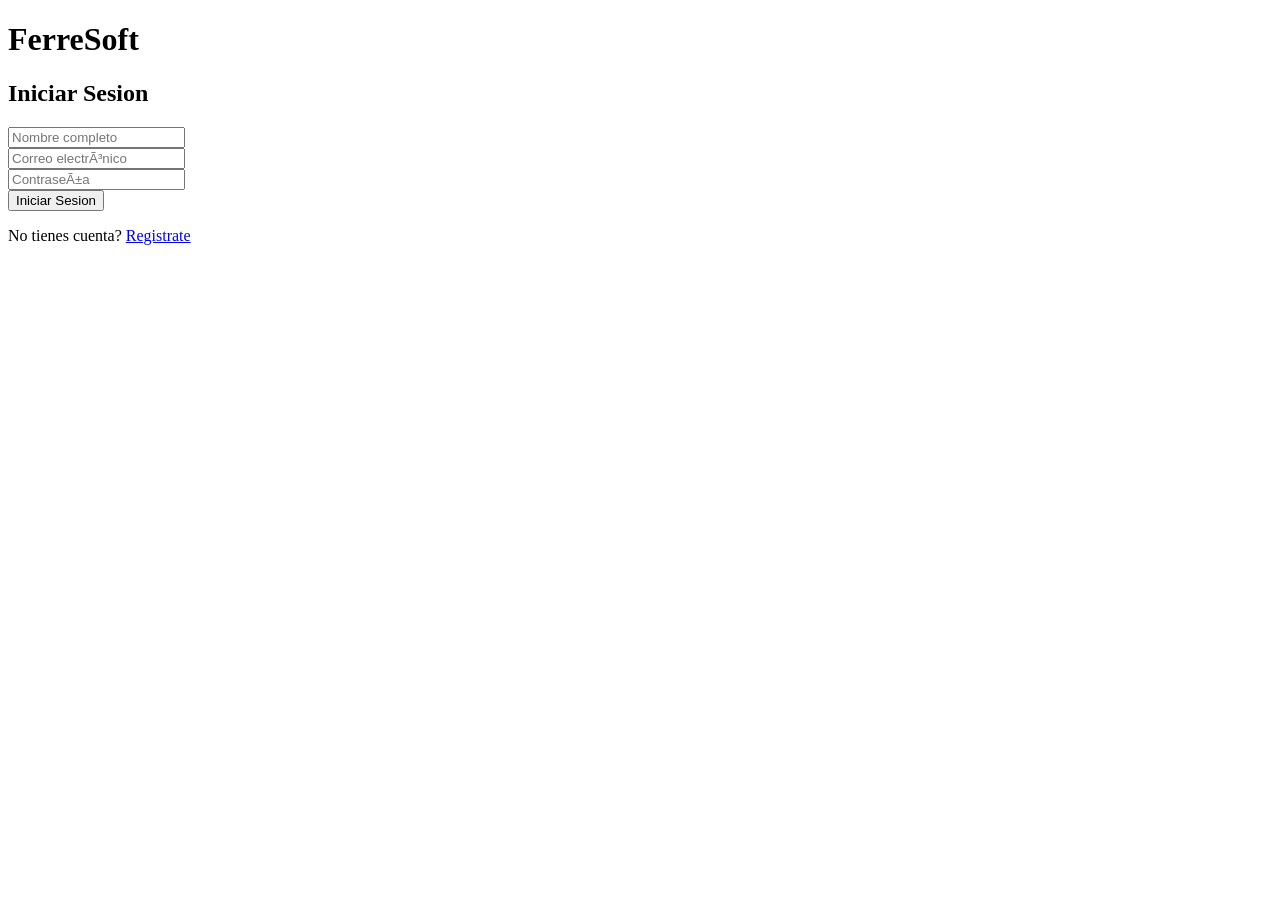
==== login.html @ b09bddb4 "fix: limit user name length" ====
<!DOCTYPE html>
<html lang="es">
<head>
    <meta charset="UTF-8">
    <meta name="viewport" content="width=device-width, initial-scale=1.0">
    <title>Login - FerreSoft</title>
    <link rel="stylesheet" href="styles.css">
</head>
<body>
    <div class="login-container">
        <div class="login-box">
            <h1>FerreSoft</h1>
            <h2 id="form-title">Iniciar SesiÃ³n</h2>
                    <input type="text" id="nombre" placeholder="Nombre completo" maxlength="60">
            <form id="auth-form">
                <div id="nombre-group" style="display: none;">
                    <input type="text" id="nombre" placeholder="Nombre completo">
                </div>
                
                <div>
                    <input type="email" id="email" placeholder="Correo electrÃ³nico" required>
                </div>
                
                <div>
                    <input type="password" id="password" placeholder="ContraseÃ±a" required>
                </div>
                
                <button type="submit" id="submit-btn">Iniciar SesiÃ³n</button>
            </form>
            
            <p class="toggle-form">
                <span id="toggle-text">Â¿No tienes cuenta?</span>
                <a href="#" id="toggle-link">RegÃ­strate</a>
            </p>
            
            <div id="message"></div>
        </div>
    </div>
    
    <script src="login.js"></script>
</body>
</html>
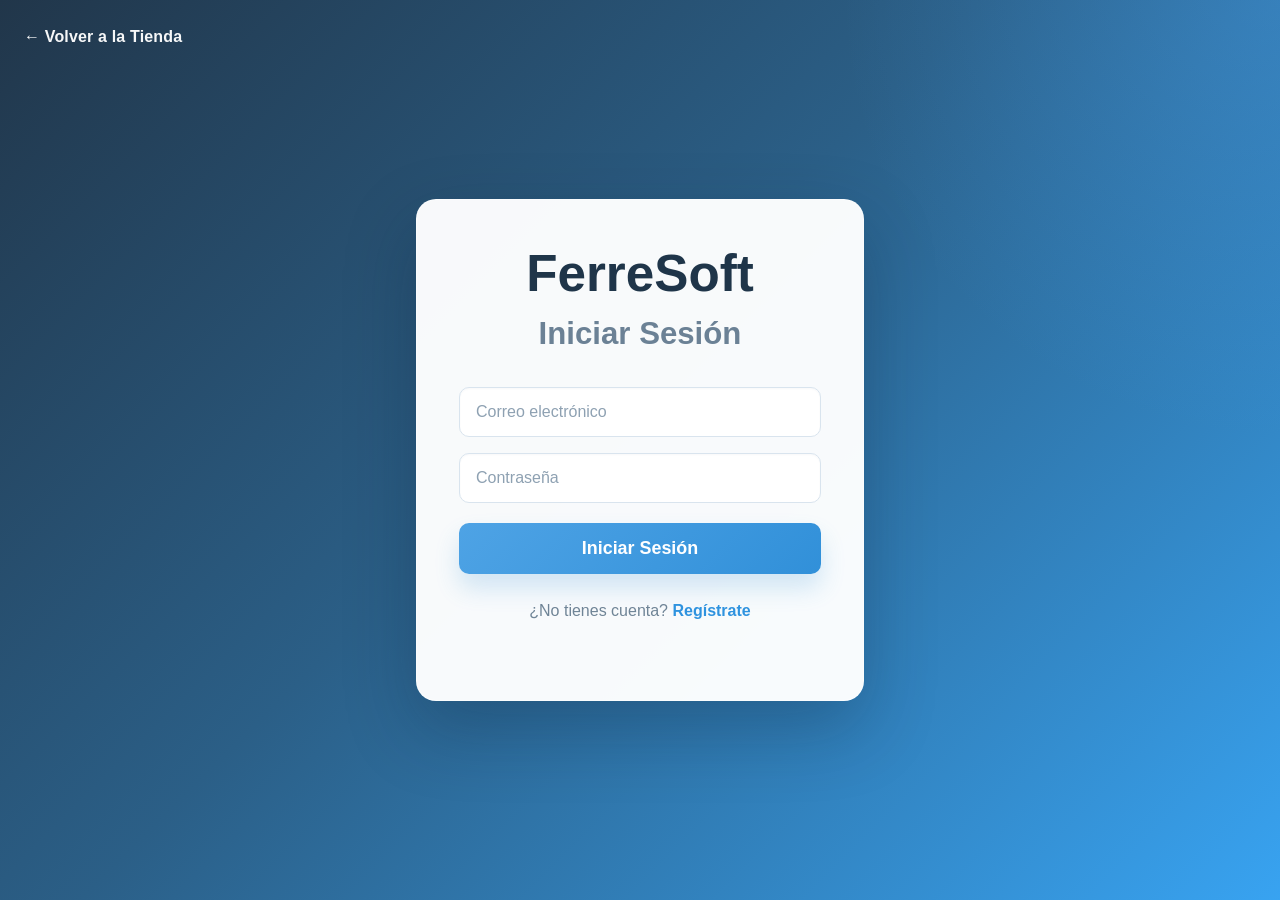
==== commit 2febf024: "Guarda idioma por usuario y organiza archivos auxiliares" ====
--- a/login.html
+++ b/login.html
@@ -1,42 +1,11 @@
-<!DOCTYPE html>
+﻿<!DOCTYPE html>
 <html lang="es">
 <head>
-    <meta charset="UTF-8">
-    <meta name="viewport" content="width=device-width, initial-scale=1.0">
-    <title>Login - FerreSoft</title>
-    <link rel="stylesheet" href="styles.css">
+  <meta charset="UTF-8">
+  <meta http-equiv="refresh" content="0; url=views/login.html">
+  <title>Redirigiendo al acceso de FerreSoft</title>
 </head>
 <body>
-    <div class="login-container">
-        <div class="login-box">
-            <h1>FerreSoft</h1>
-            <h2 id="form-title">Iniciar SesiÃ³n</h2>
-                    <input type="text" id="nombre" placeholder="Nombre completo" maxlength="60">
-            <form id="auth-form">
-                <div id="nombre-group" style="display: none;">
-                    <input type="text" id="nombre" placeholder="Nombre completo">
-                </div>
-                
-                <div>
-                    <input type="email" id="email" placeholder="Correo electrÃ³nico" required>
-                </div>
-                
-                <div>
-                    <input type="password" id="password" placeholder="ContraseÃ±a" required>
-                </div>
-                
-                <button type="submit" id="submit-btn">Iniciar SesiÃ³n</button>
-            </form>
-            
-            <p class="toggle-form">
-                <span id="toggle-text">Â¿No tienes cuenta?</span>
-                <a href="#" id="toggle-link">RegÃ­strate</a>
-            </p>
-            
-            <div id="message"></div>
-        </div>
-    </div>
-    
-    <script src="login.js"></script>
+  <p>Redirigiendo a <a href="views/login.html">Login de FerreSoft</a>...</p>
 </body>
 </html>
